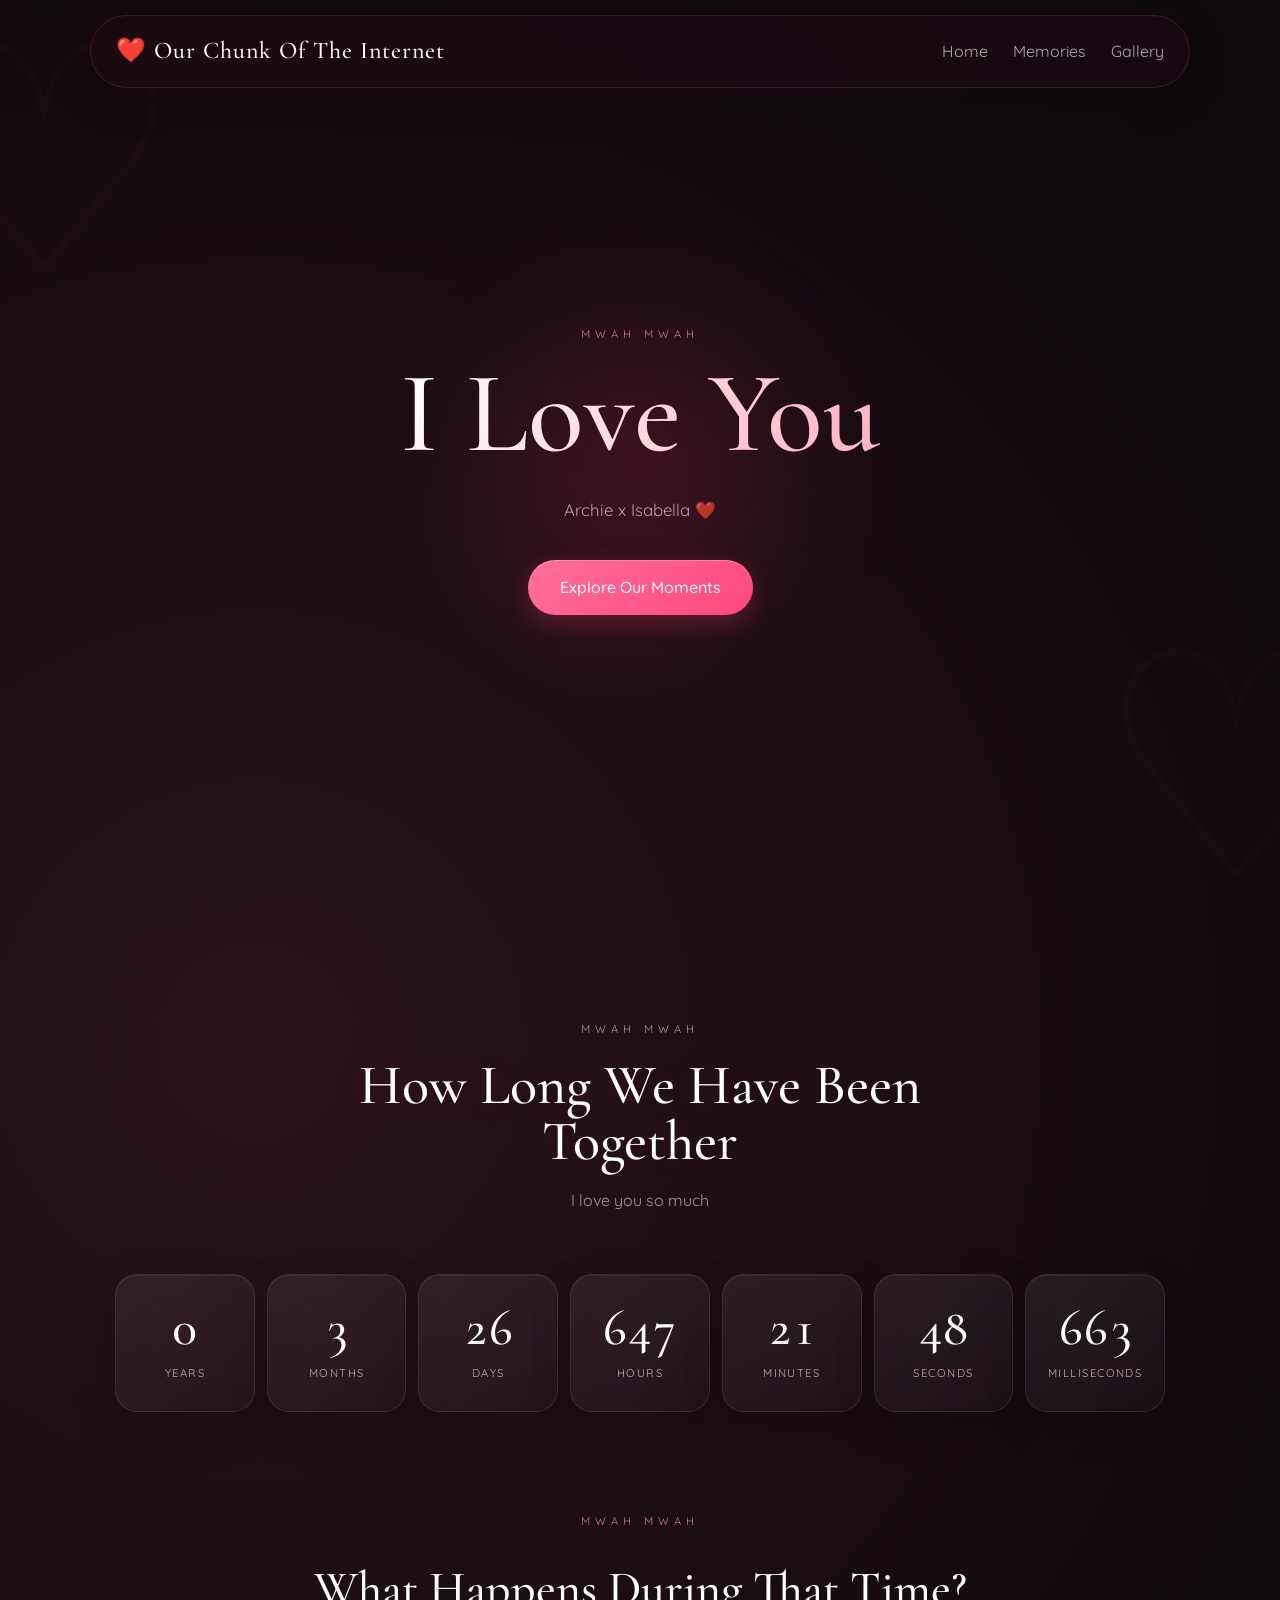
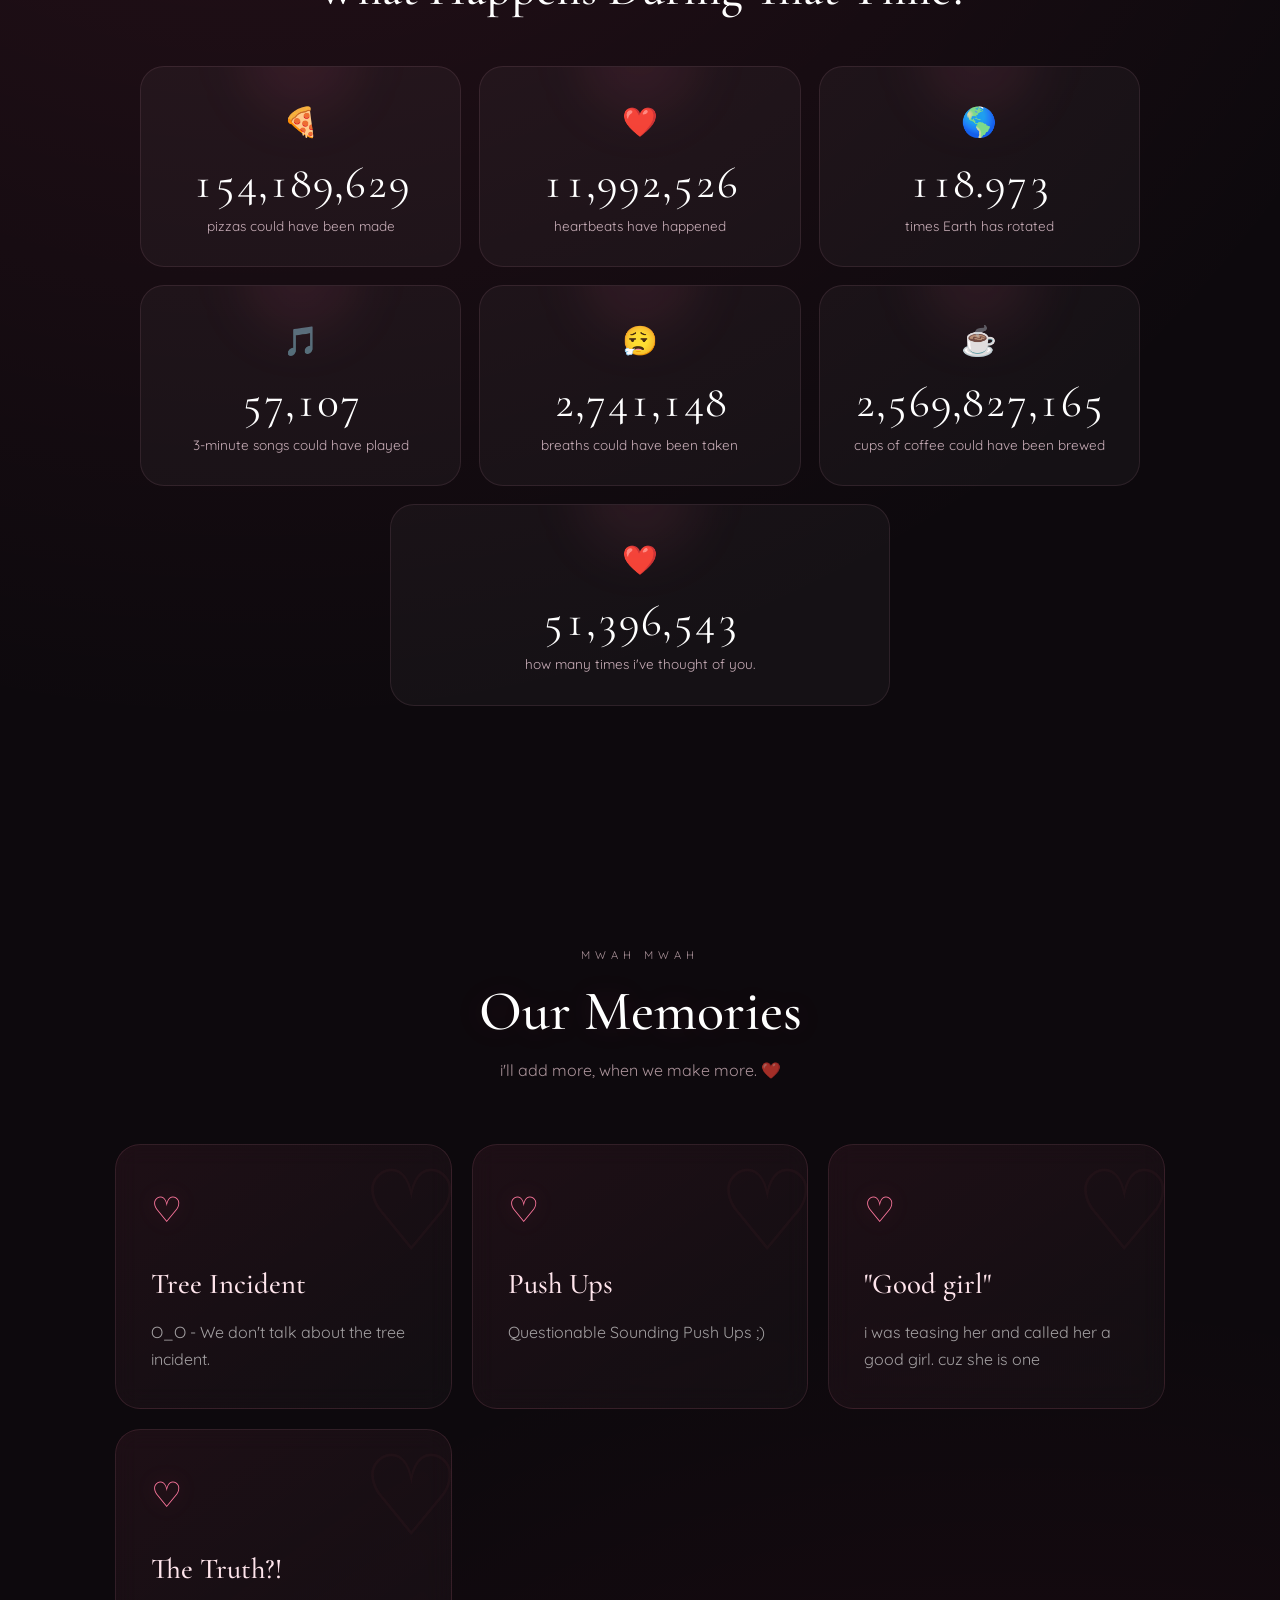
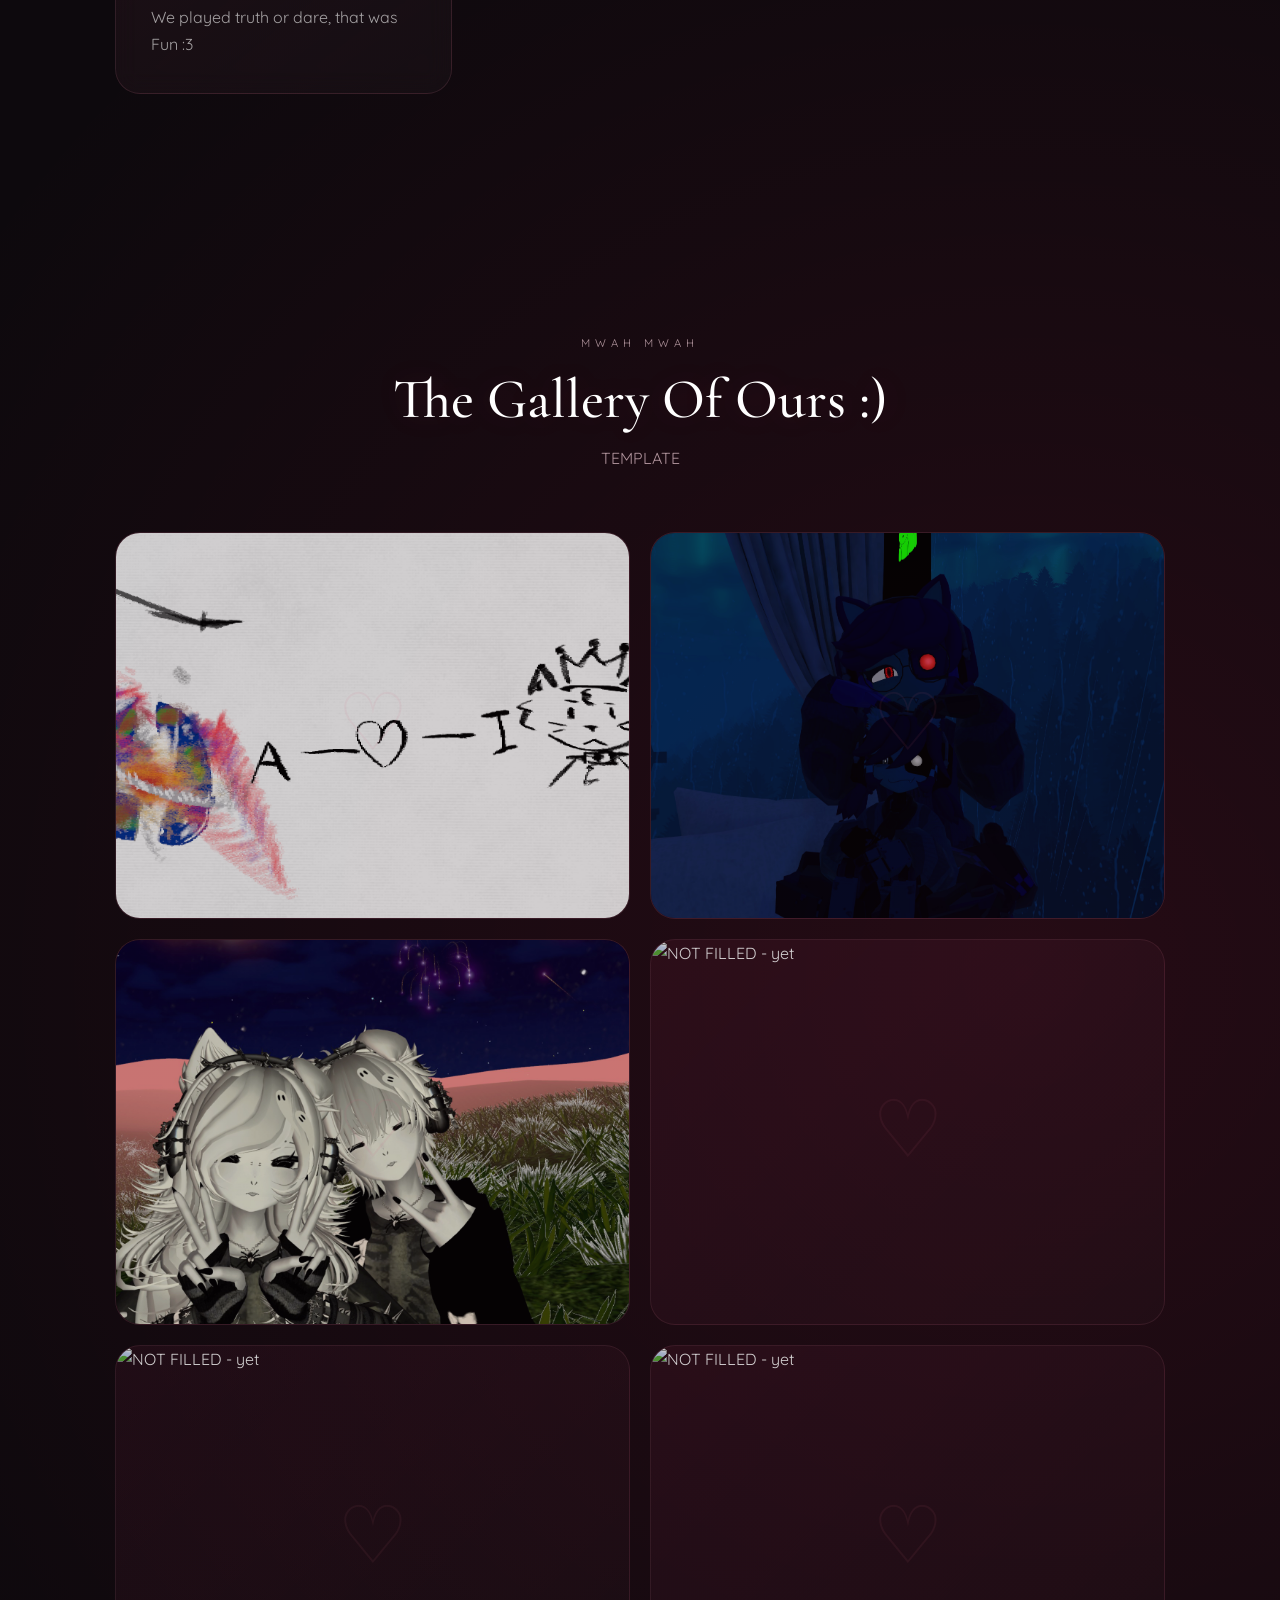
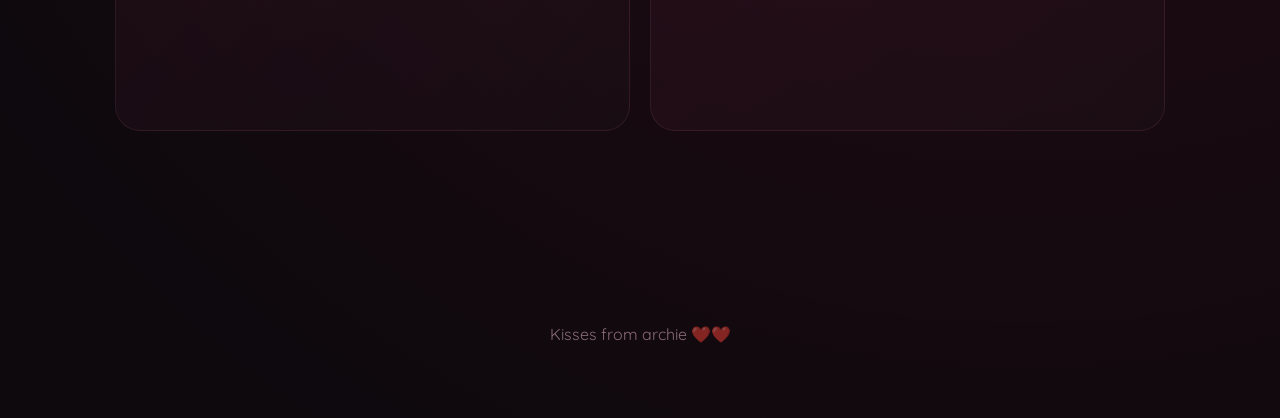
==== index.html @ 397fe4ec "Initial commit" ====
<!DOCTYPE html>
<html lang="en">
<head>
    <meta charset="UTF-8">
    <meta name="viewport" content="width=device-width, initial-scale=1.0">

    <title>Archie x Isabella ❤️</title>

    <link rel="stylesheet" href="style.css">
</head>

<body>

    <header class="navbar">
        <div class="logo">
            ❤️ Our Chunk Of The Internet
        </div>

        <nav>
            <a href="#home">Home</a>
            <a href="#memories">Memories</a>
            <a href="#gallery">Gallery</a>
        </nav>
    </header>


    <main>

        <!-- HOME -->

        <section id="home" class="hero">

            <div class="hero-content">

                <p class="eyebrow">
                    mwah mwah
                </p>

                <h1>
                    I Love You
                </h1>

                <p class="hero-text">
                    Archie x Isabella ❤️
                </p>

                <a href="#memories" class="button">
                    Explore Our Moments
                </a>

            </div>

        </section>

        <!-- TIME TOGETHER -->

        <section id="time-together" class="section time-section">

            <div class="section-heading">

                <p class="eyebrow">
                    Mwah Mwah
                </p>

                <h2>
                    How Long We Have Been Together
                </h2>

                <p>
                    I love you so much
                </p>

            </div>

            <div class="time-counter">

                <div class="time-unit">
                    <span id="years">0</span>
                    <small>Years</small>
                </div>

                <div class="time-unit">
                    <span id="months">0</span>
                    <small>Months</small>
                </div>

                <div class="time-unit">
                    <span id="days">0</span>
                    <small>Days</small>
                </div>

                <div class="time-unit">
                    <span id="hours">0</span>
                    <small>Hours</small>
                </div>

                <div class="time-unit">
                    <span id="minutes">0</span>
                    <small>Minutes</small>
                </div>

                <div class="time-unit">
                    <span id="seconds">0</span>
                    <small>Seconds</small>
                </div>

                <div class="time-unit milliseconds">
                    <span id="milliseconds">000</span>
                    <small>Milliseconds</small>
                </div>

            </div>

            <div class="facts-heading">

                <p class="eyebrow">
                    mwah mwah
                </p>

                <h3>
                    What Happens During That Time?
                </h3>

            </div>

            <div class="facts-grid">

                <div class="fact-card">
                    <div class="fact-icon">🍕</div>
                    <div class="fact-number" id="pizzas">0</div>
                    <p>pizzas could have been made</p>
                </div>

                <div class="fact-card">
                    <div class="fact-icon">❤️</div>
                    <div class="fact-number" id="heartbeats">0</div>
                    <p>heartbeats have happened</p>
                </div>

                <div class="fact-card">
                    <div class="fact-icon">🌎</div>
                    <div class="fact-number" id="earthRotations">0</div>
                    <p>times Earth has rotated</p>
                </div>

                <div class="fact-card">
                    <div class="fact-icon">🎵</div>
                    <div class="fact-number" id="songs">0</div>
                    <p>3-minute songs could have played</p>
                </div>

                <div class="fact-card">
                    <div class="fact-icon">😮‍💨</div>
                    <div class="fact-number" id="breaths">0</div>
                    <p>breaths could have been taken</p>
                </div>

                <div class="fact-card">
                    <div class="fact-icon">☕</div>
                    <div class="fact-number" id="coffees">0</div>
                    <p>cups of coffee could have been brewed</p>
                </div>

                <div class="fact-card">
                    <div class="fact-icon">❤️</div>
                    <div class="fact-number" id="Love">0</div>
                    <p>how many times i've thought of you. </p>
                </div>

            </div>

        </section>




        <!-- ABOUT / US -->

        <section id="memories" class="section">

            <div class="section-heading">

                <p class="eyebrow">
                    Mwah Mwah
                </p>

                <h2>
                    Our Memories
                </h2>

                <p>
                    i'll add more, when we make more. ❤️
                </p>

            </div>


            <div class="card-grid">

                <article class="card">
                    <span class="card-icon">♡</span>

                    <h3>
                        Tree Incident
                    </h3>

                    <p>
                        O_O - We don't talk about the tree incident.
                    </p>
                </article>


                <article class="card">
                    <span class="card-icon">♡</span>

                    <h3>
                        Push Ups
                    </h3>

                    <p>
                        Questionable Sounding Push Ups ;)
                    </p>
                </article>


                <article class="card">
                    <span class="card-icon">♡</span>

                    <h3>
                        "Good girl"
                    </h3>

                    <p>
                        i was teasing her and called her a good girl. cuz she is one 
                    </p>
                </article>

                <article class="card">
                    <span class="card-icon">♡</span>

                    <h3>
                        The Truth?!
                    </h3>

                    <p>
                        We played truth or dare, that was Fun :3
                    </p>
                </article>

            </div>

        </section>





<!-- GALLERY -->

<section id="gallery" class="section">

    <div class="section-heading">

        <p class="eyebrow">
            mwah mwah
        </p>

        <h2>
            The Gallery Of Ours :)
        </h2>

        <p>
            TEMPLATE
        </p>

    </div>


    <div class="gallery">

        <div class="photo">

            <img
                src="1.jpg"
                alt="First Sign Of Romance?"
                data-description="Earth Split In Half Vs Cat. - Cat Wins."
            >

        </div>


        <div class="photo">

            <img
                src="2.png"
                alt="Silly Goobers :3"
                data-description="Two Silly Goobers Cuddling :3"
            >

        </div>


        <div class="photo">

            <img
                src="3.png"
                alt="SELFIE!"
                data-description="Cute Selfie's ❤️"
            >

        </div>


        <div class="photo">

            <img
                src="4.png"
                alt="NOT FILLED - yet"
                data-description="NOT FILLED - yet"
            >

        </div>


        <div class="photo">

            <img
                src="5.png"
                alt="NOT FILLED - yet"
                data-description="NOT FILLED - yet"
            >

        </div>


        <div class="photo">

            <img
                src="6.png"
                alt="NOT FILLED - yet"
                data-description="NOT FILLED - yet"
            >

        </div>

    </div>

</section>


<!-- IMAGE VIEWER -->

<div class="image-viewer" id="imageViewer">

    <button
        class="viewer-close"
        id="viewerClose"
        aria-label="Close image"
    >
        ×
    </button>


    <div class="viewer-content">

        <img
            class="viewer-image"
            id="viewerImage"
            src=""
            alt=""
        >


        <p
            class="viewer-description"
            id="viewerDescription"
        >
            TEMPLATE
        </p>

    </div>

</div>


<!-- IMAGE VIEWER -->

<div class="image-viewer" id="imageViewer">

    <button
        class="viewer-close"
        id="viewerClose"
        aria-label="Close image"
    >
        ×
    </button>

    <img
        class="viewer-image"
        id="viewerImage"
        src=""
        alt=""
    >

</div>
    </main>


    <footer>

        <p>
            Kisses from archie ❤️❤️
        </p>

    </footer>


    <script src="script.js"></script>

</body>
</html>
---- style.css ----
/* =========================================================
   FONTS
========================================================= */

@import url('https://fonts.googleapis.com/css2?family=Cormorant+Garamond:wght@400;500;600&family=Quicksand:wght@300;400;500&display=swap');


/* =========================================================
   GLOBAL
========================================================= */

* {
    margin: 0;
    padding: 0;
    box-sizing: border-box;
}

html {
    scroll-behavior: smooth;
}

body {
    font-family: "Quicksand", sans-serif;
    font-weight: 400;

    background:
        radial-gradient(
            circle at 20% 20%,
            rgba(255, 80, 130, 0.12),
            transparent 30%
        ),
        radial-gradient(
            circle at 80% 80%,
            rgba(255, 30, 90, 0.10),
            transparent 30%
        ),
        #0d090d;

    color: #fff;

    line-height: 1.7;

    overflow-x: hidden;
}


/* =========================================================
   TYPOGRAPHY
========================================================= */

h1,
h2,
h3,
.logo {
    font-family: "Cormorant Garamond", serif;
    font-weight: 500;
}

h1,
h2,
h3,
p {
    margin-top: 0;
}

a {
    font-family: "Quicksand", sans-serif;
}


/* =========================================================
   AMBIENT BACKGROUND
========================================================= */

body::before,
body::after {
    content: "♡";

    position: fixed;

    font-family: "Cormorant Garamond", serif;

    font-size: 20rem;

    color: rgba(255, 80, 130, 0.025);

    pointer-events: none;

    z-index: -1;

    animation:
        backgroundFloat 12s ease-in-out infinite;
}

body::before {
    top: -100px;
    left: -100px;
}

body::after {
    bottom: -150px;
    right: -100px;

    animation-delay: -6s;
}

@keyframes backgroundFloat {

    0%,
    100% {
        transform:
            translateY(0)
            rotate(0deg);
    }

    50% {
        transform:
            translateY(-30px)
            rotate(8deg);
    }
}


/* =========================================================
   NAVBAR
========================================================= */

.navbar {
    position: fixed;

    top: 15px;
    left: 50%;

    transform: translateX(-50%);

    width: min(
        1100px,
        calc(100% - 30px)
    );

    display: flex;

    justify-content: space-between;
    align-items: center;

    padding: 15px 25px;

    background:
        rgba(30, 12, 20, 0.65);

    border:
        1px solid
        rgba(255, 150, 180, 0.12);

    border-radius: 100px;

    backdrop-filter: blur(18px);

    box-shadow:
        0 10px 40px rgba(0, 0, 0, 0.3),
        0 0 30px rgba(255, 50, 100, 0.05);

    z-index: 1000;

    animation:
        navbarAppear 1s ease forwards;
}

@keyframes navbarAppear {

    from {
        opacity: 0;

        transform:
            translate(-50%, -20px);
    }

    to {
        opacity: 1;

        transform:
            translate(-50%, 0);
    }
}


/* =========================================================
   LOGO
========================================================= */

.logo {
    font-size: 1.5rem;

    font-weight: 500;

    letter-spacing: 1px;

    color: #fff;

    transition: 0.3s;
}

.logo:hover {
    color: #ff8fab;

    text-shadow:
        0 0 15px
        rgba(255, 80, 130, 0.5);
}


/* =========================================================
   NAVIGATION
========================================================= */

nav {
    display: flex;

    gap: 25px;
}

nav a {
    position: relative;

    color: #fff;

    text-decoration: none;

    opacity: 0.65;

    font-weight: 400;

    transition: 0.3s;
}

nav a::after {
    content: "";

    position: absolute;

    left: 50%;
    bottom: -5px;

    width: 0;
    height: 2px;

    background: #ff6f9c;

    border-radius: 10px;

    transform: translateX(-50%);

    transition: 0.3s;
}

nav a:hover {
    opacity: 1;

    color: #ff9fba;

    text-shadow:
        0 0 12px
        rgba(255, 100, 140, 0.5);
}

nav a:hover::after {
    width: 100%;
}


/* =========================================================
   HERO
========================================================= */

.hero {
    min-height: 100vh;

    display: flex;

    justify-content: center;
    align-items: center;

    text-align: center;

    padding:
        120px
        20px
        80px;

    position: relative;
}


/* =========================================================
   HERO GLOW
========================================================= */

.hero::before {
    content: "";

    position: absolute;

    width: 500px;
    height: 500px;

    border-radius: 50%;

    background:
        radial-gradient(
            circle,
            rgba(255, 50, 100, 0.16),
            transparent 70%
        );

    filter: blur(20px);

    animation:
        heroGlow 6s ease-in-out infinite;

    pointer-events: none;
}

@keyframes heroGlow {

    0%,
    100% {
        transform: scale(0.9);

        opacity: 0.5;
    }

    50% {
        transform: scale(1.15);

        opacity: 1;
    }
}


/* =========================================================
   HERO CONTENT
========================================================= */

.hero-content {
    max-width: 750px;

    position: relative;

    animation:
        heroAppear 1.4s ease forwards;
}

@keyframes heroAppear {

    from {
        opacity: 0;

        transform:
            translateY(30px);
    }

    to {
        opacity: 1;

        transform:
            translateY(0);
    }
}


/* =========================================================
   EYEBROW
========================================================= */

.eyebrow {
    text-transform: uppercase;

    letter-spacing: 5px;

    font-size: 0.7rem;

    font-weight: 400;

    color: #ff91ae;

    margin-bottom: 18px;

    opacity: 0.8;
}


/* =========================================================
   HERO TITLE
========================================================= */

.hero h1 {
    font-family:
        "Cormorant Garamond",
        serif;

    font-weight: 500;

    font-size:
        clamp(
            4rem,
            9vw,
            8rem
        );

    line-height: 0.9;

    margin-bottom: 30px;

    background:
        linear-gradient(
            120deg,
            #fff,
            #ffb6c9,
            #ff6f9c,
            #fff
        );

    background-size: 300%;

    -webkit-background-clip: text;

    -webkit-text-fill-color: transparent;

    animation:
        titleGradient 6s ease infinite,
        titleFloat 4s ease-in-out infinite;
}

@keyframes titleGradient {

    0%,
    100% {
        background-position: 0%;
    }

    50% {
        background-position: 100%;
    }
}

@keyframes titleFloat {

    0%,
    100% {
        transform:
            translateY(0);
    }

    50% {
        transform:
            translateY(-5px);
    }
}


/* =========================================================
   HERO TEXT
========================================================= */

.hero-text {
    max-width: 600px;

    margin: auto;

    opacity: 0.7;

    font-size: 1.05rem;

    font-weight: 400;

    color: #ffdce5;
}


/* =========================================================
   BUTTON
========================================================= */

.button {
    display: inline-block;

    margin-top: 35px;

    padding:
        14px
        32px;

    border-radius: 50px;

    background:
        linear-gradient(
            135deg,
            #ff6f9c,
            #ff477d
        );

    color: white;

    text-decoration: none;

    font-family:
        "Quicksand",
        sans-serif;

    font-weight: 500;

    box-shadow:
        0 8px 25px
        rgba(255, 60, 110, 0.25),

        inset 0 1px
        rgba(255, 255, 255, 0.25);

    transition:
        transform 0.3s,
        box-shadow 0.3s;
}

.button:hover {
    transform:
        translateY(-5px)
        scale(1.03);

    box-shadow:
        0 15px 35px
        rgba(255, 60, 110, 0.4),

        0 0 30px
        rgba(255, 80, 130, 0.15);
}

.button:active {
    transform:
        scale(0.96);
}


/* =========================================================
   SECTIONS
========================================================= */

.section {
    max-width: 1100px;

    margin: auto;

    padding:
        120px
        25px;

    position: relative;
}

.section-heading {
    text-align: center;

    max-width: 650px;

    margin:
        0 auto
        60px;
}

.section-heading h2 {
    font-family:
        "Cormorant Garamond",
        serif;

    font-weight: 500;

    font-size: 3.5rem;

    line-height: 1;

    margin-bottom: 18px;

    color: #fff;

    text-shadow:
        0 0 30px
        rgba(255, 80, 130, 0.15);
}

.section-heading p {
    opacity: 0.65;

    color: #ffdce5;

    font-weight: 400;
}


/* =========================================================
   CARDS
========================================================= */

.card-grid {
    display: grid;

    grid-template-columns:
        repeat(3, 1fr);

    gap: 20px;
}

.card {
    position: relative;

    padding: 35px;

    border:
        1px solid
        rgba(255, 150, 180, 0.12);

    border-radius: 25px;

    background:
        linear-gradient(
            145deg,
            rgba(255, 100, 140, 0.07),
            rgba(255, 255, 255, 0.025)
        );

    backdrop-filter: blur(12px);

    overflow: hidden;

    transition:
        transform 0.35s,
        border-color 0.35s,
        box-shadow 0.35s;
}

.card::before {
    content: "♡";

    position: absolute;

    right: -10px;
    top: -25px;

    font-family:
        "Cormorant Garamond",
        serif;

    font-size: 7rem;

    color:
        rgba(255, 100, 140, 0.04);

    transition: 0.4s;
}

.card:hover {
    transform:
        translateY(-10px);

    border-color:
        rgba(255, 110, 150, 0.3);

    box-shadow:
        0 20px 50px
        rgba(0, 0, 0, 0.3),

        0 0 30px
        rgba(255, 60, 110, 0.06);
}

.card:hover::before {
    transform:
        rotate(15deg)
        scale(1.1);

    color:
        rgba(255, 100, 140, 0.08);
}


/* =========================================================
   CARD ICON
========================================================= */

.card-icon {
    font-size: 2.2rem;

    display: block;

    margin-bottom: 20px;

    color: #ff789f;

    filter:
        drop-shadow(
            0 0 10px
            rgba(255, 80, 130, 0.4)
        );

    animation:
        tinyHeart 2s ease-in-out infinite;
}

@keyframes tinyHeart {

    0%,
    100% {
        transform:
            scale(1);
    }

    50% {
        transform:
            scale(1.12);
    }
}


/* =========================================================
   CARD TEXT
========================================================= */

.card h3 {
    font-family:
        "Cormorant Garamond",
        serif;

    font-size: 1.8rem;

    font-weight: 500;

    margin-bottom: 10px;

    color: #ffe5ec;
}

.card p {
    opacity: 0.6;

    font-weight: 400;
}


/* =========================================================
   GALLERY
========================================================= */

.gallery {
    display: grid;

    grid-template-columns:
        repeat(2, 1fr);

    gap: 20px;
}

.photo {
    position: relative;

    aspect-ratio: 4 / 3;

    border-radius: 25px;

    background:
        linear-gradient(
            135deg,
            rgba(255, 80, 130, 0.08),
            rgba(255, 255, 255, 0.025)
        );

    border:
        1px solid
        rgba(255, 150, 180, 0.12);

    display: flex;

    justify-content: center;
    align-items: center;

    overflow: hidden;

    opacity: 0.8;

    transition:
        transform 0.4s,
        box-shadow 0.4s;
}

.photo::after {
    content: "♡";

    position: absolute;

    font-family:
        "Cormorant Garamond",
        serif;

    font-size: 5rem;

    color:
        rgba(255, 120, 150, 0.08);

    transition: 0.4s;
}

.photo:hover {
    transform:
        scale(1.025)
        translateY(-5px);

    box-shadow:
        0 20px 50px
        rgba(0, 0, 0, 0.3),

        0 0 30px
        rgba(255, 60, 110, 0.08);
}

.photo:hover::after {
    transform:
        scale(1.3)
        rotate(10deg);

    color:
        rgba(255, 120, 150, 0.15);
}


/* =========================================================
   MUSIC
========================================================= */

.music-card {
    display: flex;

    align-items: center;

    gap: 25px;

    padding: 20px;

    border-radius: 25px;

    background:
        rgba(255, 100, 140, 0.045);

    border:
        1px solid
        rgba(255, 150, 180, 0.12);

    backdrop-filter: blur(10px);

    transition: 0.3s;
}

.music-card:hover {
    transform:
        translateY(-5px);

    border-color:
        rgba(255, 110, 150, 0.25);

    box-shadow:
        0 15px 40px
        rgba(0, 0, 0, 0.25);
}

.album-art {
    width: 80px;
    height: 80px;

    flex-shrink: 0;

    border-radius: 16px;

    display: flex;

    justify-content: center;
    align-items: center;

    background:
        radial-gradient(
            circle,
            rgba(255, 110, 150, 0.3),
            rgba(255, 70, 110, 0.05)
        );

    border:
        1px solid
        rgba(255, 150, 180, 0.15);

    font-family:
        "Quicksand",
        sans-serif;

    font-size: 0.7rem;

    box-shadow:
        0 0 25px
        rgba(255, 70, 120, 0.1);

    transition: 0.3s;
}

.music-card:hover .album-art {
    transform:
        rotate(-3deg)
        scale(1.05);
}

.song-info {
    flex: 1;
}

.song-info h3 {
    font-family:
        "Cormorant Garamond",
        serif;

    font-size: 1.8rem;

    font-weight: 500;

    color: #ffe5ec;
}

.song-info p {
    opacity: 0.5;

    font-weight: 400;
}

.play-button {
    width: 48px;
    height: 48px;

    border: none;

    border-radius: 50%;

    cursor: pointer;

    background: #ff6f9c;

    color: white;

    box-shadow:
        0 5px 20px
        rgba(255, 60, 110, 0.3);

    transition: 0.3s;
}

.play-button:hover {
    transform:
        scale(1.12);

    box-shadow:
        0 8px 30px
        rgba(255, 60, 110, 0.5);
}


/* =========================================================
   LETTER
========================================================= */

.letter-section {
    display: flex;

    justify-content: center;
}

.letter {
    position: relative;

    max-width: 700px;

    padding: 55px;

    border-radius: 30px;

    background:
        linear-gradient(
            145deg,
            rgba(255, 100, 140, 0.08),
            rgba(255, 255, 255, 0.025)
        );

    border:
        1px solid
        rgba(255, 150, 180, 0.15);

    backdrop-filter: blur(15px);

    box-shadow:
        0 25px 70px
        rgba(0, 0, 0, 0.25);
}

.letter::before {
    content: "♡";

    position: absolute;

    top: 15px;
    right: 25px;

    font-family:
        "Cormorant Garamond",
        serif;

    font-size: 3rem;

    color:
        rgba(255, 100, 140, 0.1);

    animation:
        tinyHeart 2s ease-in-out infinite;
}

.letter h2 {
    font-family:
        "Cormorant Garamond",
        serif;

    font-weight: 500;

    font-size: 3rem;

    line-height: 1;

    margin-bottom: 25px;
}

.letter p {
    margin-bottom: 20px;

    opacity: 0.75;

    color: #ffe5ec;

    font-weight: 400;
}

.signature {
    margin-top: 35px;

    font-family:
        "Cormorant Garamond",
        serif;

    font-size: 1.5rem;

    font-weight: 500;

    color: #ff91ae;
}


/* =========================================================
   FOOTER
========================================================= */

footer {
    text-align: center;

    padding: 70px 20px;

    opacity: 0.5;

    color: #ffcbd9;

    font-weight: 400;
}


/* =========================================================
   MOBILE
========================================================= */

@media (max-width: 700px) {

    .navbar {
        top: 10px;

        padding:
            14px
            20px;
    }

    nav {
        display: none;
    }

    .hero h1 {
        font-size: 4.5rem;
    }

    .hero::before {
        width: 350px;
        height: 350px;
    }

    .section {
        padding:
            90px
            20px;
    }

    .section-heading h2 {
        font-size: 2.7rem;
    }

    .card-grid {
        grid-template-columns: 1fr;
    }

    .gallery {
        grid-template-columns: 1fr;
    }

    .letter {
        padding:
            35px
            25px;
    }

    .letter h2 {
        font-size: 2.5rem;
    }

    .music-card {
        gap: 15px;
    }

}

/* =========================================================
   IMAGE VIEWER
========================================================= */

.image-viewer {

    position: fixed;

    inset: 0;

    display: flex;

    justify-content: center;
    align-items: center;

    padding: 40px;

    background:
        rgba(5, 2, 5, 0.78);

    backdrop-filter: blur(20px);

    -webkit-backdrop-filter: blur(20px);

    opacity: 0;

    visibility: hidden;

    pointer-events: none;

    z-index: 9999;

    transition:
        opacity 0.4s ease,
        visibility 0.4s ease;

}


/* OPEN STATE */

.image-viewer.active {

    opacity: 1;

    visibility: visible;

    pointer-events: auto;

}


/* IMAGE */

.viewer-image {

    max-width: 90vw;

    max-height: 85vh;

    width: auto;

    height: auto;

    object-fit: contain;

    border-radius: 20px;

    box-shadow:
        0 30px 100px
        rgba(0, 0, 0, 0.65),

        0 0 60px
        rgba(255, 70, 120, 0.12);

    transform:
        scale(0.75)
        translateY(30px);

    opacity: 0;

    transition:
        transform 0.55s
        cubic-bezier(
            0.16,
            1,
            0.3,
            1
        ),

        opacity 0.35s ease;

}


/* IMAGE ENTER */

.image-viewer.active .viewer-image {

    transform:
        scale(1)
        translateY(0);

    opacity: 1;

}


/* CLOSE BUTTON */

.viewer-close {

    position: absolute;

    top: 25px;
    right: 30px;

    width: 50px;
    height: 50px;

    border: none;

    border-radius: 50%;

    background:
        rgba(255, 255, 255, 0.08);

    color: white;

    font-size: 2rem;

    font-family: Arial, sans-serif;

    cursor: pointer;

    backdrop-filter: blur(10px);

    transition:
        transform 0.3s ease,
        background 0.3s ease;

}


.viewer-close:hover {

    transform:
        rotate(90deg)
        scale(1.1);

    background:
        rgba(255, 100, 140, 0.2);

}


/* CLICKABLE GALLERY */

.photo {

    cursor: pointer;

}


.photo img {

    width: 100%;
    height: 100%;

    object-fit: cover;

    display: block;

    transition:
        transform 0.5s ease;

}


.photo:hover img {

    transform:
        scale(1.05);

}

/* =========================================================
   VIEWER CONTENT
========================================================= */

.viewer-content {

    display: flex;

    flex-direction: column;

    align-items: center;

    justify-content: center;

    max-width: 90vw;

    max-height: 90vh;

}


/* =========================================================
   IMAGE
========================================================= */

.viewer-image {

    max-width: 90vw;

    max-height: 75vh;

    width: auto;

    height: auto;

    object-fit: contain;

    border-radius: 20px;

    box-shadow:
        0 30px 100px
        rgba(0, 0, 0, 0.65),

        0 0 60px
        rgba(255, 70, 120, 0.12);

    transform:
        scale(0.75)
        translateY(30px);

    opacity: 0;

    transition:
        transform 0.55s
        cubic-bezier(
            0.16,
            1,
            0.3,
            1
        ),

        opacity 0.35s ease;

}


/* =========================================================
   DESCRIPTION
========================================================= */

.viewer-description {

    margin-top: 22px;

    max-width: 700px;

    text-align: center;

    color: #ffdce5;

    font-family:
        "Quicksand",
        sans-serif;

    font-size: 1rem;

    line-height: 1.6;

    opacity: 0;

    transform:
        translateY(15px);

    transition:
        opacity 0.45s ease 0.15s,
        transform 0.45s ease 0.15s;

}


/* =========================================================
   ACTIVE ANIMATION
========================================================= */

.image-viewer.active .viewer-image {

    transform:
        scale(1)
        translateY(0);

    opacity: 1;

}


.image-viewer.active .viewer-description {

    opacity: 0.8;

    transform:
        translateY(0);

}

/* ============================= */
/* TIME TOGETHER */
/* ============================= */

.time-section {
    position: relative;
}


/* MAIN COUNTER */

.time-counter {
    display: grid;
    grid-template-columns: repeat(7, 1fr);
    gap: 12px;

    max-width: 1100px;
    margin: 55px auto 0;
}

.time-unit {
    position: relative;

    padding: 28px 12px;

    text-align: center;

    background:
        linear-gradient(
            145deg,
            rgba(255, 255, 255, 0.07),
            rgba(255, 255, 255, 0.025)
        );

    border: 1px solid rgba(255, 180, 200, 0.12);
    border-radius: 22px;

    box-shadow:
        inset 0 1px rgba(255, 255, 255, 0.05),
        0 15px 40px rgba(0, 0, 0, 0.18);

    backdrop-filter: blur(15px);
    -webkit-backdrop-filter: blur(15px);

    transition:
        transform 0.3s ease,
        border-color 0.3s ease,
        background 0.3s ease;
}

.time-unit:hover {
    transform: translateY(-6px);

    border-color: rgba(255, 150, 180, 0.3);

    background:
        linear-gradient(
            145deg,
            rgba(255, 255, 255, 0.1),
            rgba(255, 255, 255, 0.035)
        );
}

.time-unit span {
    display: block;

    font-family: "Cormorant Garamond", serif;
    font-size: clamp(2rem, 4vw, 3.4rem);
    font-weight: 500;

    line-height: 1;

    color: #fff;

    font-variant-numeric: tabular-nums;
}

.time-unit small {
    display: block;

    margin-top: 10px;

    font-family: "Quicksand", sans-serif;
    font-size: 0.7rem;

    letter-spacing: 0.13em;
    text-transform: uppercase;

    color: #cfaab7;
}


/* MILLISECONDS */

.time-unit.milliseconds span {
    font-variant-numeric: tabular-nums;
}


/* FACTS HEADING */

.facts-heading {
    margin: 100px auto 35px;

    text-align: center;
}

.facts-heading h3 {
    margin-top: 8px;

    font-family: "Cormorant Garamond", serif;
    font-size: clamp(2rem, 4vw, 3rem);
    font-weight: 500;

    color: #fff;
}


/* FACT GRID */

.facts-grid {
    display: grid;

    grid-template-columns: repeat(3, 1fr);

    gap: 18px;

    max-width: 1000px;

    margin: 0 auto;
}


/* FACT CARD */

.fact-card {
    position: relative;

    padding: 30px 25px;

    text-align: center;

    background: rgba(255, 255, 255, 0.035);

    border: 1px solid rgba(255, 180, 200, 0.1);
    border-radius: 24px;

    overflow: hidden;

    transition:
        transform 0.3s ease,
        border-color 0.3s ease,
        background 0.3s ease;
}

.fact-card::before {
    content: "";

    position: absolute;

    width: 120px;
    height: 120px;

    top: -70px;
    left: 50%;

    transform: translateX(-50%);

    background: rgba(255, 100, 150, 0.08);

    border-radius: 50%;

    filter: blur(25px);

    pointer-events: none;
}

.fact-card:hover {
    transform: translateY(-6px);

    background: rgba(255, 255, 255, 0.06);

    border-color: rgba(255, 150, 180, 0.25);
}


/* ICON */

.fact-icon {
    font-size: 1.8rem;
    margin-bottom: 15px;
}


/* NUMBER */

.fact-number {
    font-family: "Cormorant Garamond", serif;

    font-size: clamp(1.8rem, 4vw, 2.8rem);

    line-height: 1;

    color: #fff;

    font-variant-numeric: tabular-nums;

    margin-bottom: 10px;
}


/* DESCRIPTION */

.fact-card p {
    margin: 0;

    font-family: "Quicksand", sans-serif;

    font-size: 0.85rem;

    line-height: 1.5;

    color: #c9aeb8;
}



/* RESPONSIVE */

@media (max-width: 850px) {

    .time-counter {
        grid-template-columns: repeat(4, 1fr);
    }

    .facts-grid {
        grid-template-columns: repeat(2, 1fr);
    }

}


@media (max-width: 600px) {

    .time-counter {
        grid-template-columns: repeat(2, 1fr);
    }

    .time-unit {
        padding: 24px 10px;
    }

    .facts-grid {
        grid-template-columns: 1fr;
    }

}

.facts-grid .fact-card:last-child {
    grid-column: 1 / -1;
    width: min(500px, 100%);
    justify-self: center;
}

.time-counter .time-unit milliseconds:last-child {
    grid-column: 1 / -1;
    width: min(500px, 100%);
    justify-self: center;
}
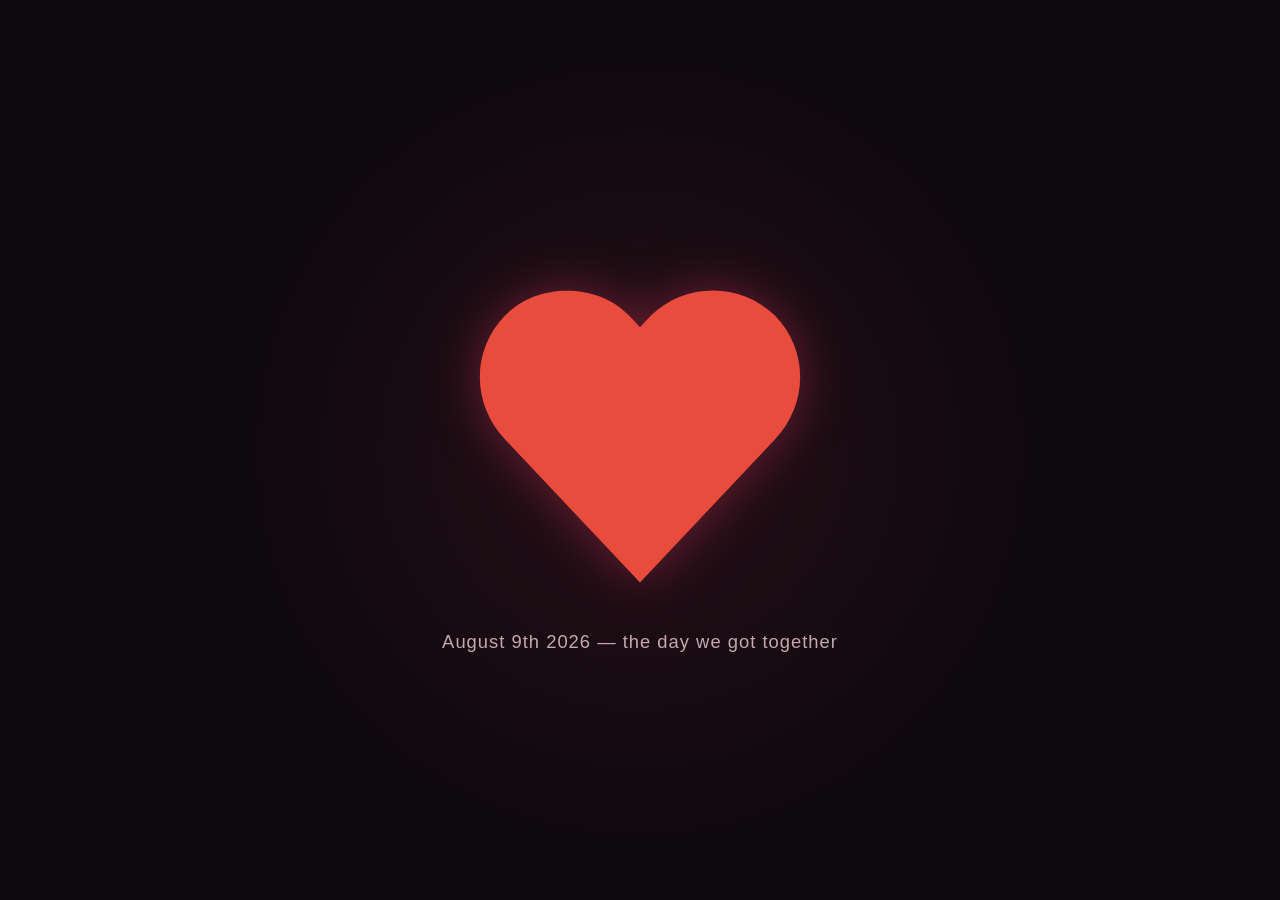
==== commit 4c82939a: "Updated" ====
--- a/index.html
+++ b/index.html
@@ -1,421 +1,570 @@
+
 <!DOCTYPE html>
 <html lang="en">
+
 <head>
+
     <meta charset="UTF-8">
-    <meta name="viewport" content="width=device-width, initial-scale=1.0">
-
-    <title>Archie x Isabella ❤️</title>
-
-    <link rel="stylesheet" href="style.css">
+
+    <meta
+        name="viewport"
+        content="width=device-width, initial-scale=1.0"
+    >
+
+    <title>TEMPLATE</title>
+
+    <style>
+
+        * {
+            margin: 0;
+            padding: 0;
+            box-sizing: border-box;
+        }
+
+        body {
+
+            min-height: 100vh;
+
+            display: flex;
+
+            justify-content: center;
+            align-items: center;
+
+            background:
+                radial-gradient(
+                    circle at center,
+                    rgba(255, 60, 110, 0.10),
+                    transparent 55%
+                ),
+                #0d090d;
+
+            color: white;
+
+            font-family: Arial, sans-serif;
+
+            overflow: hidden;
+
+        }
+
+
+        /* =================================================
+           INTRO
+        ================================================= */
+
+        .intro {
+
+            text-align: center;
+
+            transition:
+                opacity 1s ease,
+                transform 1s ease;
+
+        }
+
+
+        .heart {
+            width: clamp(
+                180px,
+                30vw,
+                350px
+            );
+
+            height: auto;
+
+            display: inline-block;
+
+            animation:
+                heartbeat 1.2s ease-in-out infinite;
+
+            filter:
+                drop-shadow(
+                    0 0 25px
+                    rgba(255, 60, 110, 0.35)
+                );
+        }
+
+
+        .date {
+
+            margin-top: 30px;
+
+            font-size: 1.15rem;
+
+            letter-spacing: 1px;
+
+            color: #ffdce5;
+
+            opacity: 0;
+
+            animation:
+                textFadeIn 1.5s ease 0.8s forwards;
+
+        }
+
+
+        /* =================================================
+           LOXX SECURITY SCREEN
+        ================================================= */
+
+        .security {
+
+            position: absolute;
+
+            inset: 0;
+
+            display: flex;
+
+            flex-direction: column;
+
+            justify-content: center;
+
+            align-items: center;
+
+            opacity: 0;
+
+            pointer-events: none;
+
+        }
+
+
+        .lock {
+            width: clamp(220px, 35vw, 500px);
+            height: auto;
+
+            display: block;
+
+            transform:
+                translateY(-120vh)
+                rotate(-8deg);
+
+            filter:
+                drop-shadow(
+                    0 0 30px
+                    rgba(255, 255, 255, 0.15)
+                );
+        }
+
+
+        .security-text {
+
+            margin-top: 25px;
+
+            font-size: clamp(1rem, 3vw, 1.5rem);
+
+            letter-spacing: 3px;
+
+            color: #ff9fba;
+
+            opacity: 0;
+
+            transform: translateY(15px);
+
+        }
+
+
+        /* =================================================
+           ANIMATIONS
+        ================================================= */
+
+        @keyframes heartbeat {
+
+            0%,
+            100% {
+                transform: scale(1);
+            }
+
+            15% {
+                transform: scale(1.12);
+            }
+
+            30% {
+                transform: scale(1);
+            }
+
+            45% {
+                transform: scale(1.12);
+            }
+
+            60% {
+                transform: scale(1);
+            }
+
+        }
+
+
+        @keyframes textFadeIn {
+
+            from {
+                opacity: 0;
+
+                transform:
+                    translateY(15px);
+            }
+
+            to {
+                opacity: 0.75;
+
+                transform:
+                    translateY(0);
+            }
+
+        }
+
+
+        @keyframes lockSlam {
+
+            0% {
+
+                transform:
+                    translateY(-120vh)
+                    rotate(-8deg);
+
+            }
+
+            70% {
+
+                transform:
+                    translateY(20px)
+                    rotate(2deg);
+
+            }
+
+            82% {
+
+                transform:
+                    translateY(-10px)
+                    rotate(-1deg);
+
+            }
+
+            92% {
+
+                transform:
+                    translateY(4px)
+                    rotate(0deg);
+
+            }
+
+            100% {
+
+                transform:
+                    translateY(0)
+                    rotate(0deg);
+
+            }
+
+        }
+
+
+        @keyframes securityText {
+
+            from {
+
+                opacity: 0;
+
+                transform:
+                    translateY(15px);
+
+            }
+
+            to {
+
+                opacity: 1;
+
+                transform:
+                    translateY(0);
+
+            }
+
+        }
+
+
+        /* =================================================
+           IMMEDIATE SCREEN SHAKE
+        ================================================= */
+
+        @keyframes screenShake {
+
+            0% {
+                transform: translate(0, 0);
+            }
+
+            10% {
+                transform: translate(-12px, 7px);
+            }
+
+            20% {
+                transform: translate(10px, -8px);
+            }
+
+            30% {
+                transform: translate(-9px, -5px);
+            }
+
+            40% {
+                transform: translate(8px, 6px);
+            }
+
+            50% {
+                transform: translate(-6px, 4px);
+            }
+
+            60% {
+                transform: translate(5px, -4px);
+            }
+
+            70% {
+                transform: translate(-4px, 3px);
+            }
+
+            80% {
+                transform: translate(3px, -2px);
+            }
+
+            90% {
+                transform: translate(-2px, 1px);
+            }
+
+            100% {
+                transform: translate(0, 0);
+            }
+
+        }
+
+
+        @keyframes securityGlow {
+
+            0%,
+            100% {
+
+                filter:
+                    drop-shadow(
+                        0 0 20px
+                        rgba(255, 100, 140, 0.2)
+                    );
+
+            }
+
+            50% {
+
+                filter:
+                    drop-shadow(
+                        0 0 60px
+                        rgba(255, 100, 140, 0.65)
+                    );
+
+            }
+
+        }
+
+
+        @keyframes finalFade {
+
+            from {
+                opacity: 1;
+            }
+
+            to {
+                opacity: 0;
+            }
+
+        }
+
+
+        /* =================================================
+           STATES
+        ================================================= */
+
+        .show-security {
+
+            opacity: 1;
+
+        }
+
+
+        .show-lock {
+
+            animation:
+                lockSlam 0.8s cubic-bezier(
+                    0.2,
+                    1.4,
+                    0.4,
+                    1
+                ) forwards,
+                securityGlow 2s ease-in-out 0.8s infinite;
+
+        }
+
+
+        .show-security-text {
+
+            animation:
+                securityText 0.8s ease forwards;
+
+        }
+
+
+        .shake {
+
+            animation:
+                screenShake 0.55s ease;
+
+        }
+
+
+        .fade-away {
+
+            animation:
+                finalFade 1s ease forwards;
+
+        }
+
+    </style>
+
 </head>
 
+
 <body>
 
-    <header class="navbar">
-        <div class="logo">
-            ❤️ Our Chunk Of The Internet
-        </div>
-
-        <nav>
-            <a href="#home">Home</a>
-            <a href="#memories">Memories</a>
-            <a href="#gallery">Gallery</a>
-        </nav>
-    </header>
-
-
-    <main>
-
-        <!-- HOME -->
-
-        <section id="home" class="hero">
-
-            <div class="hero-content">
-
-                <p class="eyebrow">
-                    mwah mwah
-                </p>
-
-                <h1>
-                    I Love You
-                </h1>
-
-                <p class="hero-text">
-                    Archie x Isabella ❤️
-                </p>
-
-                <a href="#memories" class="button">
-                    Explore Our Moments
-                </a>
-
-            </div>
-
-        </section>
-
-        <!-- TIME TOGETHER -->
-
-        <section id="time-together" class="section time-section">
-
-            <div class="section-heading">
-
-                <p class="eyebrow">
-                    Mwah Mwah
-                </p>
-
-                <h2>
-                    How Long We Have Been Together
-                </h2>
-
-                <p>
-                    I love you so much
-                </p>
-
-            </div>
-
-            <div class="time-counter">
-
-                <div class="time-unit">
-                    <span id="years">0</span>
-                    <small>Years</small>
-                </div>
-
-                <div class="time-unit">
-                    <span id="months">0</span>
-                    <small>Months</small>
-                </div>
-
-                <div class="time-unit">
-                    <span id="days">0</span>
-                    <small>Days</small>
-                </div>
-
-                <div class="time-unit">
-                    <span id="hours">0</span>
-                    <small>Hours</small>
-                </div>
-
-                <div class="time-unit">
-                    <span id="minutes">0</span>
-                    <small>Minutes</small>
-                </div>
-
-                <div class="time-unit">
-                    <span id="seconds">0</span>
-                    <small>Seconds</small>
-                </div>
-
-                <div class="time-unit milliseconds">
-                    <span id="milliseconds">000</span>
-                    <small>Milliseconds</small>
-                </div>
-
-            </div>
-
-            <div class="facts-heading">
-
-                <p class="eyebrow">
-                    mwah mwah
-                </p>
-
-                <h3>
-                    What Happens During That Time?
-                </h3>
-
-            </div>
-
-            <div class="facts-grid">
-
-                <div class="fact-card">
-                    <div class="fact-icon">🍕</div>
-                    <div class="fact-number" id="pizzas">0</div>
-                    <p>pizzas could have been made</p>
-                </div>
-
-                <div class="fact-card">
-                    <div class="fact-icon">❤️</div>
-                    <div class="fact-number" id="heartbeats">0</div>
-                    <p>heartbeats have happened</p>
-                </div>
-
-                <div class="fact-card">
-                    <div class="fact-icon">🌎</div>
-                    <div class="fact-number" id="earthRotations">0</div>
-                    <p>times Earth has rotated</p>
-                </div>
-
-                <div class="fact-card">
-                    <div class="fact-icon">🎵</div>
-                    <div class="fact-number" id="songs">0</div>
-                    <p>3-minute songs could have played</p>
-                </div>
-
-                <div class="fact-card">
-                    <div class="fact-icon">😮‍💨</div>
-                    <div class="fact-number" id="breaths">0</div>
-                    <p>breaths could have been taken</p>
-                </div>
-
-                <div class="fact-card">
-                    <div class="fact-icon">☕</div>
-                    <div class="fact-number" id="coffees">0</div>
-                    <p>cups of coffee could have been brewed</p>
-                </div>
-
-                <div class="fact-card">
-                    <div class="fact-icon">❤️</div>
-                    <div class="fact-number" id="Love">0</div>
-                    <p>how many times i've thought of you. </p>
-                </div>
-
-            </div>
-
-        </section>
-
-
-
-
-        <!-- ABOUT / US -->
-
-        <section id="memories" class="section">
-
-            <div class="section-heading">
-
-                <p class="eyebrow">
-                    Mwah Mwah
-                </p>
-
-                <h2>
-                    Our Memories
-                </h2>
-
-                <p>
-                    i'll add more, when we make more. ❤️
-                </p>
-
-            </div>
-
-
-            <div class="card-grid">
-
-                <article class="card">
-                    <span class="card-icon">♡</span>
-
-                    <h3>
-                        Tree Incident
-                    </h3>
-
-                    <p>
-                        O_O - We don't talk about the tree incident.
-                    </p>
-                </article>
-
-
-                <article class="card">
-                    <span class="card-icon">♡</span>
-
-                    <h3>
-                        Push Ups
-                    </h3>
-
-                    <p>
-                        Questionable Sounding Push Ups ;)
-                    </p>
-                </article>
-
-
-                <article class="card">
-                    <span class="card-icon">♡</span>
-
-                    <h3>
-                        "Good girl"
-                    </h3>
-
-                    <p>
-                        i was teasing her and called her a good girl. cuz she is one 
-                    </p>
-                </article>
-
-                <article class="card">
-                    <span class="card-icon">♡</span>
-
-                    <h3>
-                        The Truth?!
-                    </h3>
-
-                    <p>
-                        We played truth or dare, that was Fun :3
-                    </p>
-                </article>
-
-            </div>
-
-        </section>
-
-
-
-
-
-<!-- GALLERY -->
-
-<section id="gallery" class="section">
-
-    <div class="section-heading">
-
-        <p class="eyebrow">
-            mwah mwah
-        </p>
-
-        <h2>
-            The Gallery Of Ours :)
-        </h2>
-
-        <p>
-            TEMPLATE
-        </p>
-
-    </div>
-
-
-    <div class="gallery">
-
-        <div class="photo">
-
-            <img
-                src="1.jpg"
-                alt="First Sign Of Romance?"
-                data-description="Earth Split In Half Vs Cat. - Cat Wins."
-            >
-
-        </div>
-
-
-        <div class="photo">
-
-            <img
-                src="2.png"
-                alt="Silly Goobers :3"
-                data-description="Two Silly Goobers Cuddling :3"
-            >
-
-        </div>
-
-
-        <div class="photo">
-
-            <img
-                src="3.png"
-                alt="SELFIE!"
-                data-description="Cute Selfie's ❤️"
-            >
-
-        </div>
-
-
-        <div class="photo">
-
-            <img
-                src="4.png"
-                alt="NOT FILLED - yet"
-                data-description="NOT FILLED - yet"
-            >
-
-        </div>
-
-
-        <div class="photo">
-
-            <img
-                src="5.png"
-                alt="NOT FILLED - yet"
-                data-description="NOT FILLED - yet"
-            >
-
-        </div>
-
-
-        <div class="photo">
-
-            <img
-                src="6.png"
-                alt="NOT FILLED - yet"
-                data-description="NOT FILLED - yet"
-            >
-
-        </div>
-
-    </div>
-
-</section>
-
-
-<!-- IMAGE VIEWER -->
-
-<div class="image-viewer" id="imageViewer">
-
-    <button
-        class="viewer-close"
-        id="viewerClose"
-        aria-label="Close image"
-    >
-        ×
-    </button>
-
-
-    <div class="viewer-content">
+
+    <!-- ================================================
+         INTRO
+    ================================================= -->
+
+    <main class="intro" id="intro">
 
         <img
-            class="viewer-image"
-            id="viewerImage"
-            src=""
+            class="heart"
+            id="heart"
+            src="HEART.svg"
             alt=""
         >
 
+        <p class="date">
+            August 9th 2026 — the day we got together
+        </p>
+
+    </main>
+
+
+    <!-- ================================================
+         LOXX SECURITY
+    ================================================= -->
+
+    <section class="security" id="security">
+
+        <img
+            class="lock"
+            id="lock"
+            src="LOXX.svg"
+            alt=""
+        >
 
         <p
-            class="viewer-description"
-            id="viewerDescription"
+            class="security-text"
+            id="securityText"
         >
-            TEMPLATE
+            Secured By LOXX ♥
         </p>
 
-    </div>
-
-</div>
-
-
-<!-- IMAGE VIEWER -->
-
-<div class="image-viewer" id="imageViewer">
-
-    <button
-        class="viewer-close"
-        id="viewerClose"
-        aria-label="Close image"
-    >
-        ×
-    </button>
-
-    <img
-        class="viewer-image"
-        id="viewerImage"
-        src=""
-        alt=""
-    >
-
-</div>
-    </main>
-
-
-    <footer>
-
-        <p>
-            Kisses from archie ❤️❤️
-        </p>
-
-    </footer>
-
-
-    <script src="script.js"></script>
+    </section>
+
+
+    <script>
+
+        const intro =
+            document.getElementById("intro");
+
+        const security =
+            document.getElementById("security");
+
+        const lock =
+            document.getElementById("lock");
+
+        const securityText =
+            document.getElementById("securityText");
+
+
+        /*
+            Wait for the heart intro
+        */
+
+        setTimeout(() => {
+
+            intro.style.opacity = "0";
+
+            intro.style.transform =
+                "scale(0.95)";
+
+        }, 4000);
+
+
+        /*
+            Show LOXX security screen
+        */
+
+        setTimeout(() => {
+
+            intro.style.display = "none";
+
+            security.classList.add(
+                "show-security"
+            );
+
+
+            /*
+                Start the lock AND screen shake
+                at exactly the same time.
+            */
+
+            lock.classList.add(
+                "show-lock"
+            );
+
+            document.body.classList.add(
+                "shake"
+            );
+
+
+            /*
+                Security text
+            */
+
+            setTimeout(() => {
+
+                securityText.classList.add(
+                    "show-security-text"
+                );
+
+            }, 700);
+
+        }, 5000);
+
+
+        /*
+            Leave intro
+        */
+
+        setTimeout(() => {
+
+            security.classList.add(
+                "fade-away"
+            );
+
+
+            setTimeout(() => {
+
+                window.location.href =
+                    "home.html";
+
+            }, 1000);
+
+        }, 8000);
+
+    </script>
+
 
 </body>
-</html>+
+</html>
+
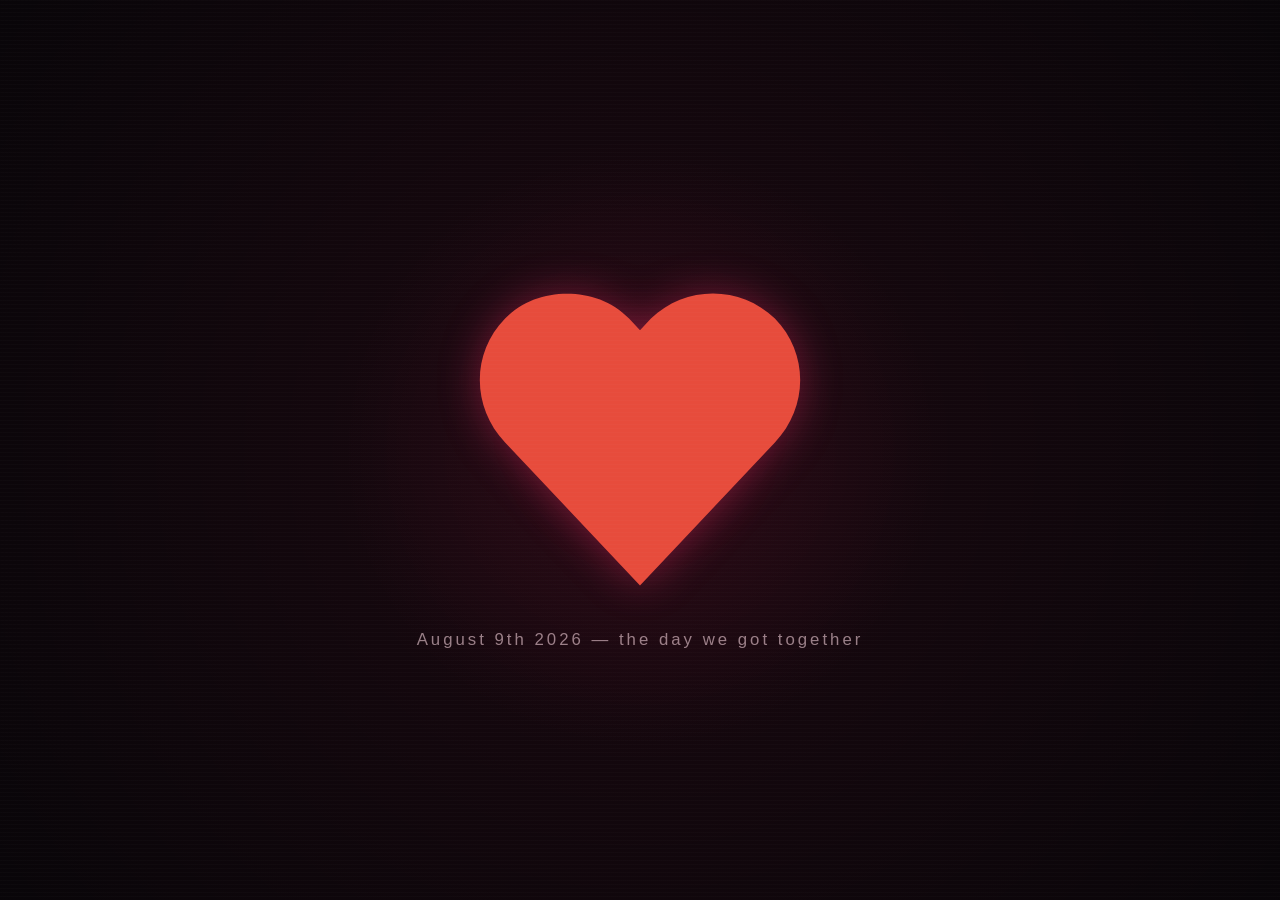
==== commit 16f703ec: "Added Couples Questions Section" ====
--- a/index.html
+++ b/index.html
@@ -1,4 +1,4 @@
-
+html
 <!DOCTYPE html>
 <html lang="en">
 
@@ -11,7 +11,7 @@
         content="width=device-width, initial-scale=1.0"
     >
 
-    <title>TEMPLATE</title>
+    <title>Secured By LOXX</title>
 
     <style>
 
@@ -21,48 +21,219 @@
             box-sizing: border-box;
         }
 
+        html,
         body {
-
-            min-height: 100vh;
-
-            display: flex;
-
-            justify-content: center;
-            align-items: center;
+            width: 100%;
+            height: 100%;
+        }
+
+        body {
+
+            overflow: hidden;
+
+            background: #070508;
+
+            color: white;
+
+            font-family:
+                "Segoe UI",
+                Arial,
+                sans-serif;
+        }
+
+
+        /* =========================================
+           BACKGROUND
+        ========================================= */
+
+        .background {
+
+            position: fixed;
+
+            inset: 0;
 
             background:
                 radial-gradient(
-                    circle at center,
-                    rgba(255, 60, 110, 0.10),
+                    circle at 50% 50%,
+                    rgba(
+                        255,
+                        40,
+                        100,
+                        0.10
+                    ),
+                    transparent 38%
+                ),
+                #070508;
+
+            z-index: 0;
+
+        }
+
+
+        .background::after {
+
+            content: "";
+
+            position: absolute;
+
+            inset: -50%;
+
+            background:
+                radial-gradient(
+                    circle,
+                    rgba(
+                        255,
+                        50,
+                        110,
+                        0.08
+                    ),
                     transparent 55%
-                ),
-                #0d090d;
-
-            color: white;
-
-            font-family: Arial, sans-serif;
-
-            overflow: hidden;
-
-        }
-
-
-        /* =================================================
-           INTRO
-        ================================================= */
-
-        .intro {
-
-            text-align: center;
+                );
+
+            animation:
+                ambientGlow
+                5s
+                ease-in-out
+                infinite;
+
+        }
+
+
+        /* =========================================
+           SCANLINES
+        ========================================= */
+
+        .scanlines {
+
+            position: fixed;
+
+            inset: 0;
+
+            pointer-events: none;
+
+            z-index: 50;
+
+            background:
+                repeating-linear-gradient(
+                    to bottom,
+                    rgba(
+                        255,
+                        255,
+                        255,
+                        0.015
+                    ) 0px,
+                    rgba(
+                        255,
+                        255,
+                        255,
+                        0.015
+                    ) 1px,
+                    transparent 1px,
+                    transparent 4px
+                );
+
+        }
+
+
+        /* =========================================
+           SCREENS
+        ========================================= */
+
+        .screen {
+
+            position: fixed;
+
+            inset: 0;
+
+            display: flex;
+
+            flex-direction: column;
+
+            justify-content: center;
+
+            align-items: center;
+
+            opacity: 0;
+
+            visibility: hidden;
+
+            pointer-events: none;
+
+            z-index: 2;
+
+        }
+
+
+        .screen.active {
+
+            opacity: 1;
+
+            visibility: visible;
+
+        }
+
+
+        /* =========================================
+           HEARTBEAT
+        ========================================= */
+
+        .heartbeat {
 
             transition:
                 opacity 1s ease,
                 transform 1s ease;
+        }
+
+
+        .heart-container {
+
+            position: relative;
+
+            display: flex;
+
+            justify-content: center;
+
+            align-items: center;
+
+        }
+
+
+        .heart-glow {
+
+            position: absolute;
+
+            width: 260px;
+            height: 260px;
+
+            border-radius: 50%;
+
+            background:
+                radial-gradient(
+                    circle,
+                    rgba(
+                        255,
+                        40,
+                        100,
+                        0.20
+                    ),
+                    transparent 65%
+                );
+
+            filter: blur(25px);
+
+            animation:
+                heartGlow
+                1.2s
+                ease-in-out
+                infinite;
 
         }
 
 
         .heart {
+
+            position: relative;
+
             width: clamp(
                 180px,
                 30vw,
@@ -71,16 +242,23 @@
 
             height: auto;
 
-            display: inline-block;
-
-            animation:
-                heartbeat 1.2s ease-in-out infinite;
-
             filter:
                 drop-shadow(
-                    0 0 25px
-                    rgba(255, 60, 110, 0.35)
-                );
+                    0 0 20px
+                    rgba(
+                        255,
+                        50,
+                        110,
+                        0.35
+                    )
+                );
+
+            animation:
+                heartbeat
+                1.2s
+                ease-in-out
+                infinite;
+
         }
 
 
@@ -88,124 +266,367 @@
 
             margin-top: 30px;
 
-            font-size: 1.15rem;
-
-            letter-spacing: 1px;
-
-            color: #ffdce5;
+            font-size:
+                clamp(
+                    0.8rem,
+                    2vw,
+                    1.05rem
+                );
+
+            letter-spacing: 3px;
+
+            color:
+                rgba(
+                    255,
+                    220,
+                    230,
+                    0.75
+                );
 
             opacity: 0;
 
             animation:
-                textFadeIn 1.5s ease 0.8s forwards;
-
-        }
-
-
-        /* =================================================
-           LOXX SECURITY SCREEN
-        ================================================= */
-
-        .security {
+                dateAppear
+                1s
+                ease
+                0.7s
+                forwards;
+
+        }
+
+
+        /* =========================================
+           LOXX
+        ========================================= */
+
+        .loxx-screen {
+
+            background:
+                radial-gradient(
+                    circle at center,
+                    rgba(
+                        255,
+                        40,
+                        100,
+                        0.08
+                    ),
+                    transparent 45%
+                );
+
+        }
+
+
+        .loxx-container {
+
+            position: relative;
+
+            display: flex;
+
+            flex-direction: column;
+
+            justify-content: center;
+
+            align-items: center;
+
+        }
+
+
+        .loxx-ring {
 
             position: absolute;
 
-            inset: 0;
-
-            display: flex;
-
-            flex-direction: column;
-
-            justify-content: center;
-
-            align-items: center;
+            width: 430px;
+            height: 430px;
+
+            max-width: 75vw;
+            max-height: 75vw;
+
+            border-radius: 50%;
+
+            border:
+                1px solid
+                rgba(
+                    255,
+                    80,
+                    130,
+                    0.12
+                );
 
             opacity: 0;
 
-            pointer-events: none;
+            animation:
+                ringAppear
+                0.8s
+                ease
+                0.7s
+                forwards;
+
+        }
+
+
+        .loxx-ring::after {
+
+            content: "";
+
+            position: absolute;
+
+            inset: 20px;
+
+            border-radius: 50%;
+
+            border:
+                1px dashed
+                rgba(
+                    255,
+                    100,
+                    150,
+                    0.12
+                );
+
+            animation:
+                rotateRing
+                12s
+                linear
+                infinite;
 
         }
 
 
         .lock {
-            width: clamp(220px, 35vw, 500px);
+
+            position: relative;
+
+            z-index: 2;
+
+            width: clamp(
+                220px,
+                35vw,
+                500px
+            );
+
             height: auto;
-
-            display: block;
 
             transform:
                 translateY(-120vh)
-                rotate(-8deg);
-
-            filter:
-                drop-shadow(
-                    0 0 30px
-                    rgba(255, 255, 255, 0.15)
-                );
-        }
-
-
-        .security-text {
-
-            margin-top: 25px;
-
-            font-size: clamp(1rem, 3vw, 1.5rem);
-
-            letter-spacing: 3px;
-
-            color: #ff9fba;
+                rotate(-8deg)
+                scale(0.9);
+
+        }
+
+
+        .lock.slam {
+
+            animation:
+                lockSlam
+                0.85s
+                cubic-bezier(
+                    0.16,
+                    1.3,
+                    0.3,
+                    1
+                )
+                forwards,
+
+                lockGlow
+                2.5s
+                ease-in-out
+                0.85s
+                infinite;
+
+        }
+
+
+        .security {
+
+            position: relative;
+
+            z-index: 3;
+
+            text-align: center;
+
+            margin-top: 22px;
 
             opacity: 0;
 
-            transform: translateY(15px);
-
-        }
-
-
-        /* =================================================
+            transform:
+                translateY(15px);
+
+        }
+
+
+        .security.show {
+
+            animation:
+                textAppear
+                0.8s
+                ease
+                forwards;
+
+        }
+
+
+        .security-small {
+
+            font-size: 0.6rem;
+
+            letter-spacing: 5px;
+
+            text-transform: uppercase;
+
+            color:
+                rgba(
+                    255,
+                    160,
+                    185,
+                    0.45
+                );
+
+            margin-bottom: 10px;
+
+        }
+
+
+        .security-main {
+
+            font-size:
+                clamp(
+                    1rem,
+                    3vw,
+                    1.4rem
+                );
+
+            letter-spacing: 5px;
+
+            color: #ffb0c5;
+
+            text-shadow:
+                0 0 12px
+                rgba(
+                    255,
+                    70,
+                    120,
+                    0.4
+                );
+
+        }
+
+
+        /* =========================================
+           EXIT
+        ========================================= */
+
+        .fade {
+
+            animation:
+                fadeOut
+                1s
+                ease
+                forwards;
+
+        }
+
+
+        /* =========================================
            ANIMATIONS
-        ================================================= */
+        ========================================= */
 
         @keyframes heartbeat {
 
             0%,
             100% {
-                transform: scale(1);
+                transform:
+                    scale(1);
             }
 
             15% {
-                transform: scale(1.12);
+                transform:
+                    scale(1.10);
             }
 
             30% {
-                transform: scale(1);
+                transform:
+                    scale(1);
             }
 
             45% {
-                transform: scale(1.12);
+                transform:
+                    scale(1.10);
             }
 
             60% {
-                transform: scale(1);
-            }
-
-        }
-
-
-        @keyframes textFadeIn {
+                transform:
+                    scale(1);
+            }
+
+        }
+
+
+        @keyframes heartGlow {
+
+            0%,
+            100% {
+
+                transform:
+                    scale(0.8);
+
+                opacity: 0.4;
+
+            }
+
+            50% {
+
+                transform:
+                    scale(1.15);
+
+                opacity: 0.9;
+
+            }
+
+        }
+
+
+        @keyframes dateAppear {
 
             from {
+
                 opacity: 0;
 
                 transform:
                     translateY(15px);
+
             }
 
             to {
+
                 opacity: 0.75;
 
                 transform:
                     translateY(0);
+
+            }
+
+        }
+
+
+        @keyframes ambientGlow {
+
+            0%,
+            100% {
+
+                transform:
+                    scale(0.8);
+
+                opacity: 0.5;
+
+            }
+
+            50% {
+
+                transform:
+                    scale(1.1);
+
+                opacity: 1;
+
             }
 
         }
@@ -217,31 +638,35 @@
 
                 transform:
                     translateY(-120vh)
-                    rotate(-8deg);
-
-            }
-
-            70% {
-
-                transform:
-                    translateY(20px)
-                    rotate(2deg);
-
-            }
-
-            82% {
+                    rotate(-8deg)
+                    scale(0.9);
+
+            }
+
+            65% {
+
+                transform:
+                    translateY(25px)
+                    rotate(2deg)
+                    scale(1.03);
+
+            }
+
+            78% {
 
                 transform:
                     translateY(-10px)
-                    rotate(-1deg);
-
-            }
-
-            92% {
+                    rotate(-1deg)
+                    scale(1);
+
+            }
+
+            90% {
 
                 transform:
                     translateY(4px)
-                    rotate(0deg);
+                    rotate(0deg)
+                    scale(1);
 
             }
 
@@ -249,90 +674,15 @@
 
                 transform:
                     translateY(0)
-                    rotate(0deg);
-
-            }
-
-        }
-
-
-        @keyframes securityText {
-
-            from {
-
-                opacity: 0;
-
-                transform:
-                    translateY(15px);
-
-            }
-
-            to {
-
-                opacity: 1;
-
-                transform:
-                    translateY(0);
-
-            }
-
-        }
-
-
-        /* =================================================
-           IMMEDIATE SCREEN SHAKE
-        ================================================= */
-
-        @keyframes screenShake {
-
-            0% {
-                transform: translate(0, 0);
-            }
-
-            10% {
-                transform: translate(-12px, 7px);
-            }
-
-            20% {
-                transform: translate(10px, -8px);
-            }
-
-            30% {
-                transform: translate(-9px, -5px);
-            }
-
-            40% {
-                transform: translate(8px, 6px);
-            }
-
-            50% {
-                transform: translate(-6px, 4px);
-            }
-
-            60% {
-                transform: translate(5px, -4px);
-            }
-
-            70% {
-                transform: translate(-4px, 3px);
-            }
-
-            80% {
-                transform: translate(3px, -2px);
-            }
-
-            90% {
-                transform: translate(-2px, 1px);
-            }
-
-            100% {
-                transform: translate(0, 0);
-            }
-
-        }
-
-
-        @keyframes securityGlow {
+                    rotate(0deg)
+                    scale(1);
+
+            }
+
+        }
+
+
+        @keyframes lockGlow {
 
             0%,
             100% {
@@ -340,7 +690,12 @@
                 filter:
                     drop-shadow(
                         0 0 20px
-                        rgba(255, 100, 140, 0.2)
+                        rgba(
+                            255,
+                            70,
+                            130,
+                            0.2
+                        )
                     );
 
             }
@@ -349,8 +704,13 @@
 
                 filter:
                     drop-shadow(
-                        0 0 60px
-                        rgba(255, 100, 140, 0.65)
+                        0 0 65px
+                        rgba(
+                            255,
+                            70,
+                            130,
+                            0.65
+                        )
                     );
 
             }
@@ -358,64 +718,90 @@
         }
 
 
-        @keyframes finalFade {
+        @keyframes ringAppear {
 
             from {
+
+                opacity: 0;
+
+                transform:
+                    scale(0.7);
+
+            }
+
+            to {
+
                 opacity: 1;
+
+                transform:
+                    scale(1);
+
+            }
+
+        }
+
+
+        @keyframes rotateRing {
+
+            from {
+
+                transform:
+                    rotate(0deg);
+
             }
 
             to {
+
+                transform:
+                    rotate(360deg);
+
+            }
+
+        }
+
+
+        @keyframes textAppear {
+
+            from {
+
                 opacity: 0;
-            }
-
-        }
-
-
-        /* =================================================
-           STATES
-        ================================================= */
-
-        .show-security {
-
-            opacity: 1;
-
-        }
-
-
-        .show-lock {
-
-            animation:
-                lockSlam 0.8s cubic-bezier(
-                    0.2,
-                    1.4,
-                    0.4,
-                    1
-                ) forwards,
-                securityGlow 2s ease-in-out 0.8s infinite;
-
-        }
-
-
-        .show-security-text {
-
-            animation:
-                securityText 0.8s ease forwards;
-
-        }
-
-
-        .shake {
-
-            animation:
-                screenShake 0.55s ease;
-
-        }
-
-
-        .fade-away {
-
-            animation:
-                finalFade 1s ease forwards;
+
+                transform:
+                    translateY(15px);
+
+            }
+
+            to {
+
+                opacity: 1;
+
+                transform:
+                    translateY(0);
+
+            }
+
+        }
+
+
+        @keyframes fadeOut {
+
+            from {
+
+                opacity: 1;
+
+                transform:
+                    scale(1);
+
+            }
+
+            to {
+
+                opacity: 0;
+
+                transform:
+                    scale(1.04);
+
+            }
 
         }
 
@@ -427,143 +813,226 @@
 <body>
 
 
-    <!-- ================================================
-         INTRO
-    ================================================= -->
-
-    <main class="intro" id="intro">
-
-        <img
-            class="heart"
-            id="heart"
-            src="HEART.svg"
-            alt=""
-        >
+    <!-- BACKGROUND -->
+
+    <div class="background"></div>
+
+    <div class="scanlines"></div>
+
+
+    <!-- =========================================
+         HEARTBEAT
+    ========================================= -->
+
+    <section
+        class="screen heartbeat active"
+        id="heartbeat"
+    >
+
+        <div class="heart-container">
+
+            <div class="heart-glow"></div>
+
+            <img
+                class="heart"
+                src="HEART.svg"
+                alt=""
+            >
+
+        </div>
 
         <p class="date">
-            August 9th 2026 — the day we got together
+
+            August 9th 2026
+            —
+            the day we got together
+
         </p>
 
-    </main>
-
-
-    <!-- ================================================
-         LOXX SECURITY
-    ================================================= -->
-
-    <section class="security" id="security">
-
-        <img
-            class="lock"
-            id="lock"
-            src="LOXX.svg"
-            alt=""
-        >
-
-        <p
-            class="security-text"
-            id="securityText"
-        >
-            Secured By LOXX ♥
-        </p>
-
     </section>
 
 
+    <!-- =========================================
+         LOXX
+    ========================================= -->
+
+    <section
+        class="screen loxx-screen"
+        id="loxxScreen"
+    >
+
+        <div class="loxx-container">
+
+            <div class="loxx-ring"></div>
+
+            <img
+                class="lock"
+                id="lock"
+                src="LOXX.svg"
+                alt=""
+            >
+
+            <div
+                class="security"
+                id="security"
+            >
+
+                <p class="security-small">
+
+                    LOXX Security System
+
+                </p>
+
+                <p class="security-main">
+
+                    Secured By LOXX ♥
+
+                </p>
+
+            </div>
+
+        </div>
+
+    </section>
+
+
     <script>
 
-        const intro =
-            document.getElementById("intro");
+        const heartbeat =
+            document.getElementById(
+                "heartbeat"
+            );
+
+        const loxxScreen =
+            document.getElementById(
+                "loxxScreen"
+            );
+
+        const lock =
+            document.getElementById(
+                "lock"
+            );
 
         const security =
-            document.getElementById("security");
-
-        const lock =
-            document.getElementById("lock");
-
-        const securityText =
-            document.getElementById("securityText");
+            document.getElementById(
+                "security"
+            );
 
 
         /*
-            Wait for the heart intro
-        */
+         * =====================================
+         * 1. HEARTBEAT
+         * =====================================
+         *
+         * Heart stays completely alone
+         * for 4 seconds.
+         */
 
         setTimeout(() => {
 
-            intro.style.opacity = "0";
-
-            intro.style.transform =
-                "scale(0.95)";
+            /*
+             * Fade heartbeat out.
+             */
+
+            heartbeat.classList.add(
+                "fade"
+            );
 
         }, 4000);
 
 
         /*
-            Show LOXX security screen
-        */
+         * =====================================
+         * 2. REMOVE HEARTBEAT
+         * =====================================
+         *
+         * Wait until the fade has completely
+         * finished before LOXX exists visually.
+         */
 
         setTimeout(() => {
 
-            intro.style.display = "none";
+            heartbeat.classList.remove(
+                "active"
+            );
+
+            heartbeat.classList.remove(
+                "fade"
+            );
+
+
+            /*
+             * NOW show LOXX.
+             */
+
+            loxxScreen.classList.add(
+                "active"
+            );
+
+
+            /*
+             * Small delay so the LOXX screen
+             * itself is visible before the
+             * lock falls in.
+             */
+
+            setTimeout(() => {
+
+                lock.classList.add(
+                    "slam"
+                );
+
+            }, 100);
+
+        }, 5000);
+
+
+        /*
+         * =====================================
+         * 3. SECURITY TEXT
+         * =====================================
+         *
+         * Appears after the lock has landed.
+         */
+
+        setTimeout(() => {
 
             security.classList.add(
-                "show-security"
-            );
-
-
-            /*
-                Start the lock AND screen shake
-                at exactly the same time.
-            */
-
-            lock.classList.add(
-                "show-lock"
-            );
-
-            document.body.classList.add(
-                "shake"
-            );
-
-
-            /*
-                Security text
-            */
-
-            setTimeout(() => {
-
-                securityText.classList.add(
-                    "show-security-text"
-                );
-
-            }, 700);
-
-        }, 5000);
+                "show"
+            );
+
+        }, 5850);
 
 
         /*
-            Leave intro
-        */
+         * =====================================
+         * 4. GO HOME
+         * =====================================
+         */
 
         setTimeout(() => {
 
-            security.classList.add(
-                "fade-away"
-            );
-
-
-            setTimeout(() => {
-
-                window.location.href =
-                    "home.html";
-
-            }, 1000);
-
-        }, 8000);
+            loxxScreen.classList.add(
+                "fade"
+            );
+
+        }, 7500);
+
+
+        setTimeout(() => {
+
+            fetch("home.html")
+                .then(response => response.text())
+                .then(html => {
+                    document.open();
+                    document.write(html);
+                    document.close();
+                });
+
+        }, 8500);
 
     </script>
 
-
 </body>
 
 </html>
